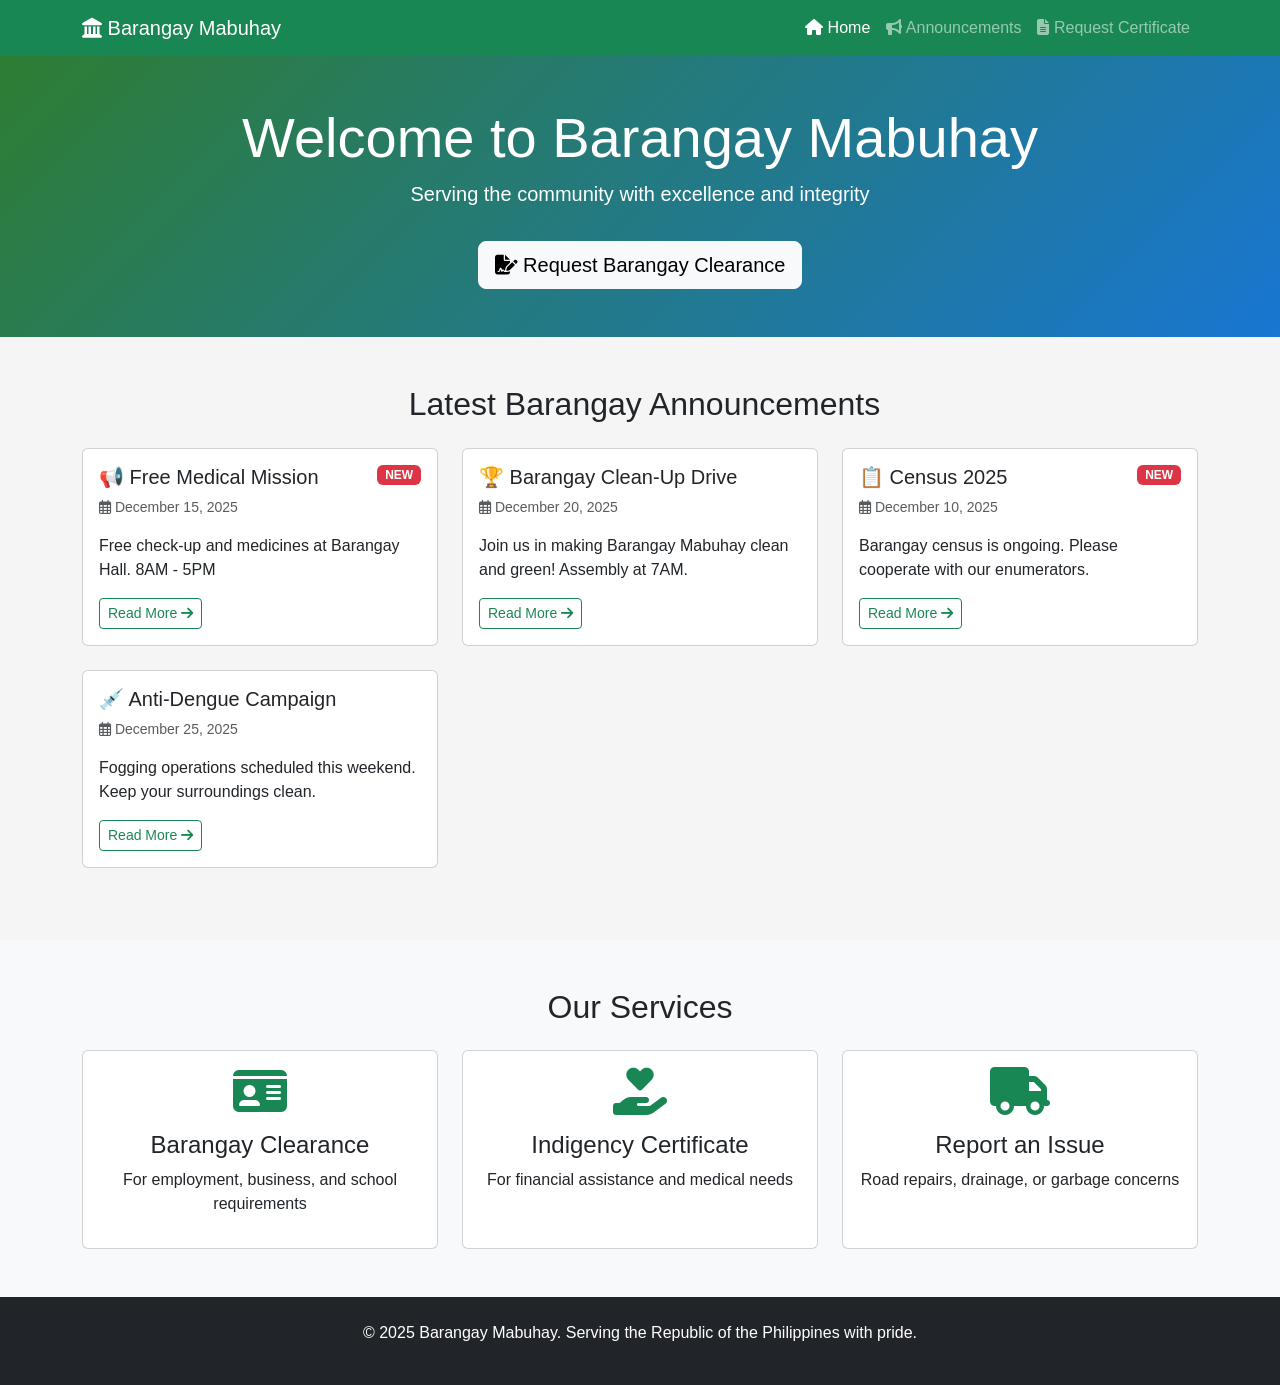
==== index.html @ 5fe4ac83 "Initial commit - The Community Resource Hub" ====
<!DOCTYPE html>
<html lang="en">
<head>
    <meta charset="UTF-8">
    <meta name="viewport" content="width=device-width, initial-scale=1.0">
    <title>Barangay Mabuhay - Community Portal</title>
    
    <!-- Bootstrap 5 CSS -->
    <link href="https://cdn.jsdelivr.net/npm/bootstrap@5.3.0/dist/css/bootstrap.min.css" rel="stylesheet">
    
    <!-- Font Awesome Icons -->
    <link rel="stylesheet" href="https://cdnjs.cloudflare.com/ajax/libs/font-awesome/6.4.0/css/all.min.css">
    
    <!-- Custom CSS -->
    <link rel="stylesheet" href="css/style.css">
    <link rel="stylesheet" href="css/barangay-theme.css">
</head>
<body>

    <!-- Bootstrap Component #1: NAVBAR -->
    <nav class="navbar navbar-expand-lg navbar-dark bg-success">
        <div class="container">
            <a class="navbar-brand" href="index.html">
                <i class="fas fa-landmark"></i> Barangay Mabuhay
            </a>
            <button class="navbar-toggler" type="button" data-bs-toggle="collapse" data-bs-target="#navbarNav">
                <span class="navbar-toggler-icon"></span>
            </button>
            <div class="collapse navbar-collapse" id="navbarNav">
                <ul class="navbar-nav ms-auto">
                    <li class="nav-item">
                        <a class="nav-link active" href="index.html">
                            <i class="fas fa-home"></i> Home
                        </a>
                    </li>
                    <li class="nav-item">
                        <a class="nav-link" href="announcements.html">
                            <i class="fas fa-bullhorn"></i> Announcements
                        </a>
                    </li>
                    <li class="nav-item">
                        <a class="nav-link" href="request.html">
                            <i class="fas fa-file-alt"></i> Request Certificate
                        </a>
                    </li>
                </ul>
            </div>
        </div>
    </nav>

    <!-- Hero Section -->
    <header class="bg-primary text-white text-center py-5">
        <div class="container">
            <h1 class="display-4">Welcome to Barangay Mabuhay</h1>
            <p class="lead">Serving the community with excellence and integrity</p>
            <a href="request.html" class="btn btn-light btn-lg mt-3">
                <i class="fas fa-file-signature"></i> Request Barangay Clearance
            </a>
        </div>
    </header>

    <!-- Bootstrap Component #2: CARDS for Announcements -->
    <section class="container my-5">
        <h2 class="text-center mb-4">
            <i class="fas fa-megaphone"></i> Latest Barangay Announcements
        </h2>
        <div class="row" id="announcementContainer">
            <!-- Announcements will be loaded here dynamically with JavaScript -->
        </div>
    </section>

    <!-- Services Section with Bootstrap Grid -->
    <section class="bg-light py-5">
        <div class="container">
            <h2 class="text-center mb-4">Our Services</h2>
            <div class="row g-4">
                <div class="col-md-4">
                    <div class="card h-100">
                        <div class="card-body text-center">
                            <i class="fas fa-id-card fa-3x text-success mb-3"></i>
                            <h4>Barangay Clearance</h4>
                            <p>For employment, business, and school requirements</p>
                        </div>
                    </div>
                </div>
                <div class="col-md-4">
                    <div class="card h-100">
                        <div class="card-body text-center">
                            <i class="fas fa-hand-holding-heart fa-3x text-success mb-3"></i>
                            <h4>Indigency Certificate</h4>
                            <p>For financial assistance and medical needs</p>
                        </div>
                    </div>
                </div>
                <div class="col-md-4">
                    <div class="card h-100">
                        <div class="card-body text-center">
                            <i class="fas fa-truck fa-3x text-success mb-3"></i>
                            <h4>Report an Issue</h4>
                            <p>Road repairs, drainage, or garbage concerns</p>
                        </div>
                    </div>
                </div>
            </div>
        </div>
    </section>

    <!-- Footer -->
    <footer class="bg-dark text-white text-center py-4">
        <div class="container">
            <p>&copy; 2025 Barangay Mabuhay. Serving the Republic of the Philippines with pride.</p>
        </div>
    </footer>

    <!-- Bootstrap JS -->
    <script src="https://cdn.jsdelivr.net/npm/bootstrap@5.3.0/dist/js/bootstrap.bundle.min.js"></script>
    
    <!-- Custom JavaScript -->
    <script src="js/script.js"></script>
</body>
</html>
---- css/style.css ----
/* Custom Styles for Barangay Portal */

* {
    margin: 0;
    padding: 0;
    box-sizing: border-box;
}

body {
    font-family: 'Segoe UI', Tahoma, Geneva, Verdana, sans-serif;
    background-color: #f5f5f5;
}

/* Animation for cards */
.card {
    transition: transform 0.3s ease, box-shadow 0.3s ease;
}

.card:hover {
    transform: translateY(-5px);
    box-shadow: 0 10px 20px rgba(0,0,0,0.1);
}

/* Custom button styles */
.btn-success {
    background-color: #2e7d32;
    border: none;
    padding: 10px 20px;
}

.btn-success:hover {
    background-color: #1b5e20;
}

/* Responsive text */
@media (max-width: 768px) {
    h1 {
        font-size: 1.8rem;
    }
    
    .display-4 {
        font-size: 2rem;
    }
}

/* Loading animation */
.loading {
    display: inline-block;
    width: 20px;
    height: 20px;
    border: 3px solid #f3f3f3;
    border-top: 3px solid #2e7d32;
    border-radius: 50%;
    animation: spin 1s linear infinite;
}

@keyframes spin {
    0% { transform: rotate(0deg); }
    100% { transform: rotate(360deg); }
}
---- css/barangay-theme.css ----
/* Barangay Theme Colors - Filipino-inspired */

:root {
    --barangay-green: #2e7d32;
    --barangay-gold: #ffc107;
    --barangay-red: #d32f2f;
    --barangay-blue: #1976d2;
}

/* Header gradient */
header.bg-primary {
    background: linear-gradient(135deg, var(--barangay-green), var(--barangay-blue));
}

/* Footer styling */
footer {
    margin-top: auto;
}

/* Badge for new announcements */
.badge-new {
    background-color: var(--barangay-red);
    animation: pulse 2s infinite;
}

@keyframes pulse {
    0% { opacity: 1; }
    50% { opacity: 0.7; }
    100% { opacity: 1; }
}

/* Filipino flag accent */
.ph-flag-accent {
    width: 100%;
    height: 5px;
    background: linear-gradient(90deg, #0038a8 0%, #0038a8 50%, #ce1126 50%, #ce1126 100%);
}
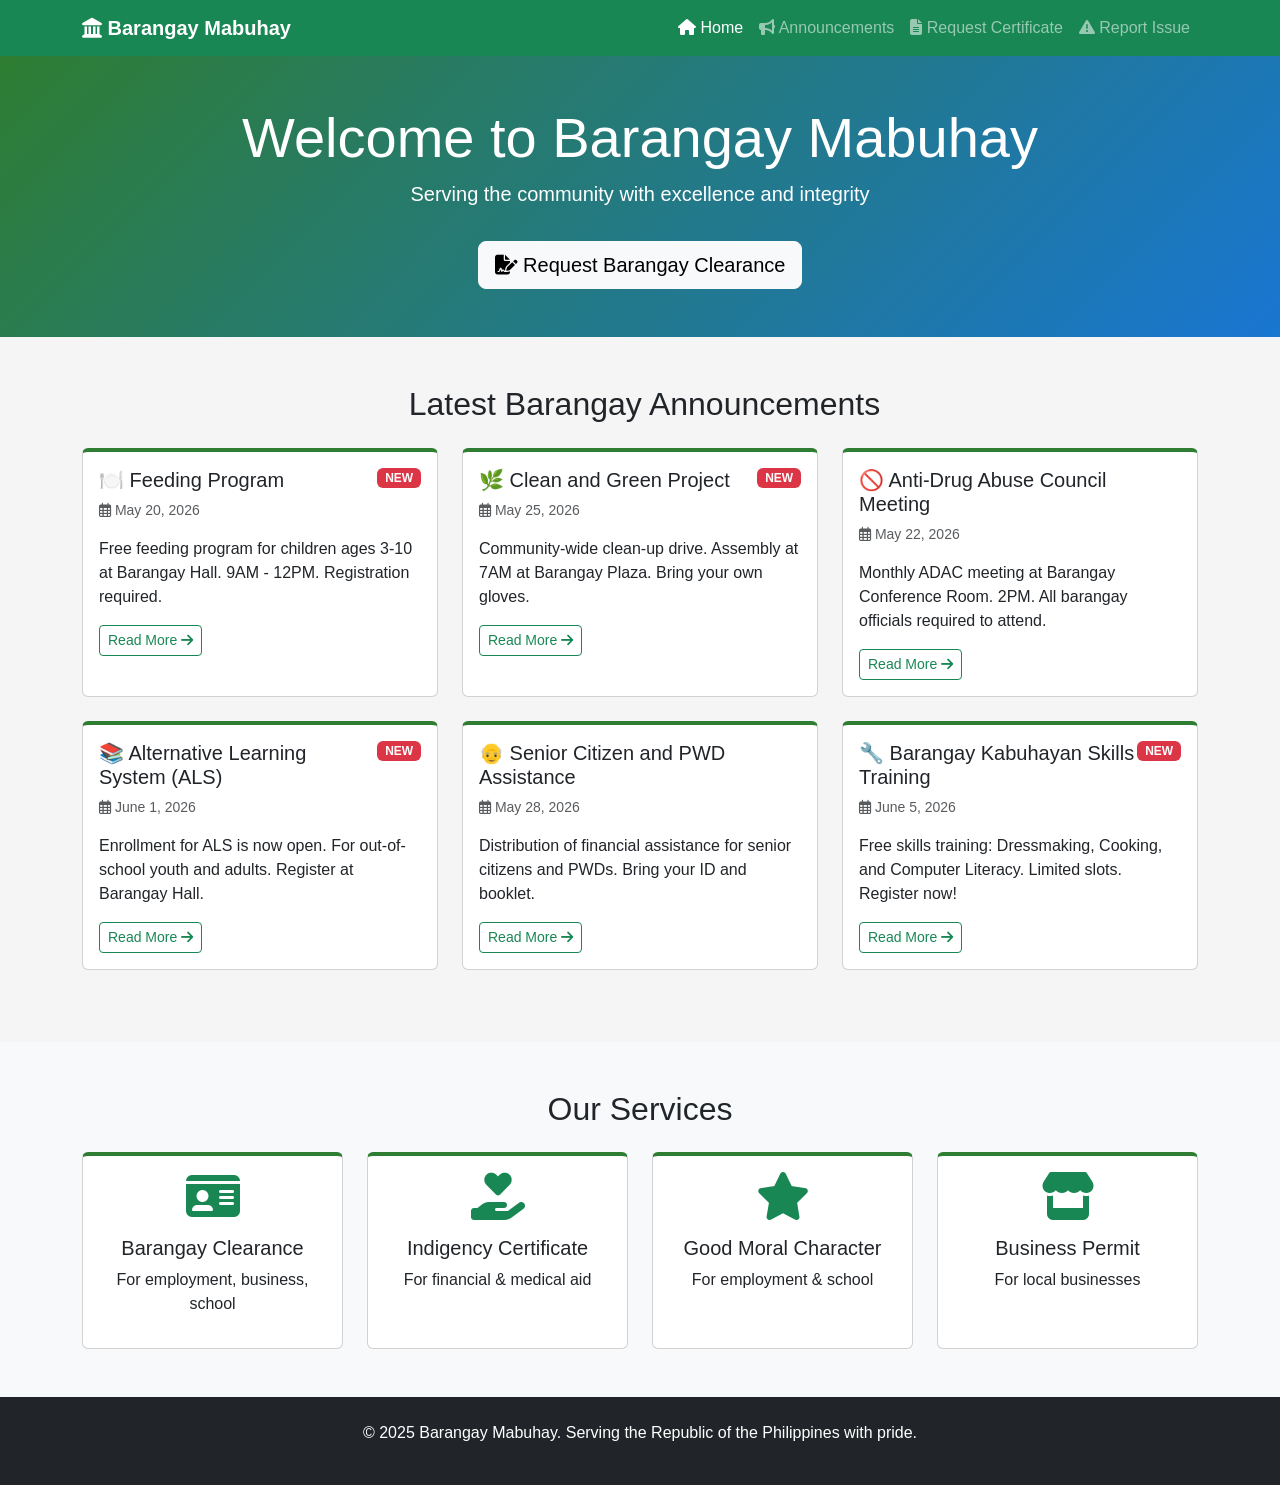
==== commit c7a1a325: "Added Report Issues page, 15 announcements, more certificate options, fixed footer" ====
--- a/index.html
+++ b/index.html
@@ -43,67 +43,84 @@
                             <i class="fas fa-file-alt"></i> Request Certificate
                         </a>
                     </li>
+                    <li class="nav-item">
+                        <a class="nav-link" href="report.html">
+                            <i class="fas fa-exclamation-triangle"></i> Report Issue
+                        </a>
+                    </li>
                 </ul>
             </div>
         </div>
     </nav>
 
-    <!-- Hero Section -->
-    <header class="bg-primary text-white text-center py-5">
-        <div class="container">
-            <h1 class="display-4">Welcome to Barangay Mabuhay</h1>
-            <p class="lead">Serving the community with excellence and integrity</p>
-            <a href="request.html" class="btn btn-light btn-lg mt-3">
-                <i class="fas fa-file-signature"></i> Request Barangay Clearance
-            </a>
-        </div>
-    </header>
+    <!-- MAIN CONTENT - Footer will stick to bottom -->
+    <main>
+        <!-- Hero Section -->
+        <header class="bg-primary text-white text-center py-5">
+            <div class="container">
+                <h1 class="display-4">Welcome to Barangay Mabuhay</h1>
+                <p class="lead">Serving the community with excellence and integrity</p>
+                <a href="request.html" class="btn btn-light btn-lg mt-3">
+                    <i class="fas fa-file-signature"></i> Request Barangay Clearance
+                </a>
+            </div>
+        </header>
 
-    <!-- Bootstrap Component #2: CARDS for Announcements -->
-    <section class="container my-5">
-        <h2 class="text-center mb-4">
-            <i class="fas fa-megaphone"></i> Latest Barangay Announcements
-        </h2>
-        <div class="row" id="announcementContainer">
-            <!-- Announcements will be loaded here dynamically with JavaScript -->
-        </div>
-    </section>
+        <!-- Bootstrap Component #2: CARDS for Announcements -->
+        <section class="container my-5">
+            <h2 class="text-center mb-4">
+                <i class="fas fa-megaphone"></i> Latest Barangay Announcements
+            </h2>
+            <div class="row" id="announcementContainer">
+                <!-- Announcements will be loaded here dynamically with JavaScript -->
+            </div>
+        </section>
 
-    <!-- Services Section with Bootstrap Grid -->
-    <section class="bg-light py-5">
-        <div class="container">
-            <h2 class="text-center mb-4">Our Services</h2>
-            <div class="row g-4">
-                <div class="col-md-4">
-                    <div class="card h-100">
-                        <div class="card-body text-center">
-                            <i class="fas fa-id-card fa-3x text-success mb-3"></i>
-                            <h4>Barangay Clearance</h4>
-                            <p>For employment, business, and school requirements</p>
+        <!-- Services Section with Bootstrap Grid -->
+        <section class="bg-light py-5">
+            <div class="container">
+                <h2 class="text-center mb-4">Our Services</h2>
+                <div class="row g-4">
+                    <div class="col-md-3">
+                        <div class="card h-100">
+                            <div class="card-body text-center">
+                                <i class="fas fa-id-card fa-3x text-success mb-3"></i>
+                                <h5>Barangay Clearance</h5>
+                                <p>For employment, business, school</p>
+                            </div>
                         </div>
                     </div>
-                </div>
-                <div class="col-md-4">
-                    <div class="card h-100">
-                        <div class="card-body text-center">
-                            <i class="fas fa-hand-holding-heart fa-3x text-success mb-3"></i>
-                            <h4>Indigency Certificate</h4>
-                            <p>For financial assistance and medical needs</p>
+                    <div class="col-md-3">
+                        <div class="card h-100">
+                            <div class="card-body text-center">
+                                <i class="fas fa-hand-holding-heart fa-3x text-success mb-3"></i>
+                                <h5>Indigency Certificate</h5>
+                                <p>For financial & medical aid</p>
+                            </div>
                         </div>
                     </div>
-                </div>
-                <div class="col-md-4">
-                    <div class="card h-100">
-                        <div class="card-body text-center">
-                            <i class="fas fa-truck fa-3x text-success mb-3"></i>
-                            <h4>Report an Issue</h4>
-                            <p>Road repairs, drainage, or garbage concerns</p>
+                    <div class="col-md-3">
+                        <div class="card h-100">
+                            <div class="card-body text-center">
+                                <i class="fas fa-star fa-3x text-success mb-3"></i>
+                                <h5>Good Moral Character</h5>
+                                <p>For employment & school</p>
+                            </div>
+                        </div>
+                    </div>
+                    <div class="col-md-3">
+                        <div class="card h-100">
+                            <div class="card-body text-center">
+                                <i class="fas fa-store fa-3x text-success mb-3"></i>
+                                <h5>Business Permit</h5>
+                                <p>For local businesses</p>
+                            </div>
                         </div>
                     </div>
                 </div>
             </div>
-        </div>
-    </section>
+        </section>
+    </main>
 
     <!-- Footer -->
     <footer class="bg-dark text-white text-center py-4">
--- a/css/style.css
+++ b/css/style.css
@@ -1,14 +1,26 @@
 /* Custom Styles for Barangay Portal */
 
-* {
+/* FIX: Footer sticks to bottom */
+html, body {
+    height: 100%;
     margin: 0;
     padding: 0;
-    box-sizing: border-box;
 }
 
 body {
+    display: flex;
+    flex-direction: column;
+    min-height: 100vh;
     font-family: 'Segoe UI', Tahoma, Geneva, Verdana, sans-serif;
     background-color: #f5f5f5;
+}
+
+main {
+    flex: 1;
+}
+
+footer {
+    margin-top: auto;
 }
 
 /* Animation for cards */
@@ -30,6 +42,16 @@
 
 .btn-success:hover {
     background-color: #1b5e20;
+}
+
+.btn-danger {
+    background-color: #d32f2f;
+    border: none;
+    padding: 10px 20px;
+}
+
+.btn-danger:hover {
+    background-color: #b71c1c;
 }
 
 /* Responsive text */
@@ -57,4 +79,20 @@
 @keyframes spin {
     0% { transform: rotate(0deg); }
     100% { transform: rotate(360deg); }
+}
+
+/* Form validation styles */
+.is-valid {
+    border-color: #198754;
+    background-image: url("data:image/svg+xml,...");
+}
+
+.is-invalid {
+    border-color: #dc3545;
+}
+
+/* Accordion custom styling */
+.accordion-button:not(.collapsed) {
+    background-color: #e8f5e9;
+    color: #2e7d32;
 }
--- a/css/barangay-theme.css
+++ b/css/barangay-theme.css
@@ -10,11 +10,6 @@
 /* Header gradient */
 header.bg-primary {
     background: linear-gradient(135deg, var(--barangay-green), var(--barangay-blue));
-}
-
-/* Footer styling */
-footer {
-    margin-top: auto;
 }
 
 /* Badge for new announcements */
@@ -34,4 +29,28 @@
     width: 100%;
     height: 5px;
     background: linear-gradient(90deg, #0038a8 0%, #0038a8 50%, #ce1126 50%, #ce1126 100%);
+}
+
+/* Card borders */
+.card {
+    border-top: 4px solid var(--barangay-green);
+}
+
+/* Navbar brand */
+.navbar-brand {
+    font-weight: bold;
+}
+
+/* Footer styling */
+footer {
+    background-color: #1a1a1a !important;
+}
+
+footer a {
+    color: #ffc107;
+    text-decoration: none;
+}
+
+footer a:hover {
+    color: #ffd54f;
 }
